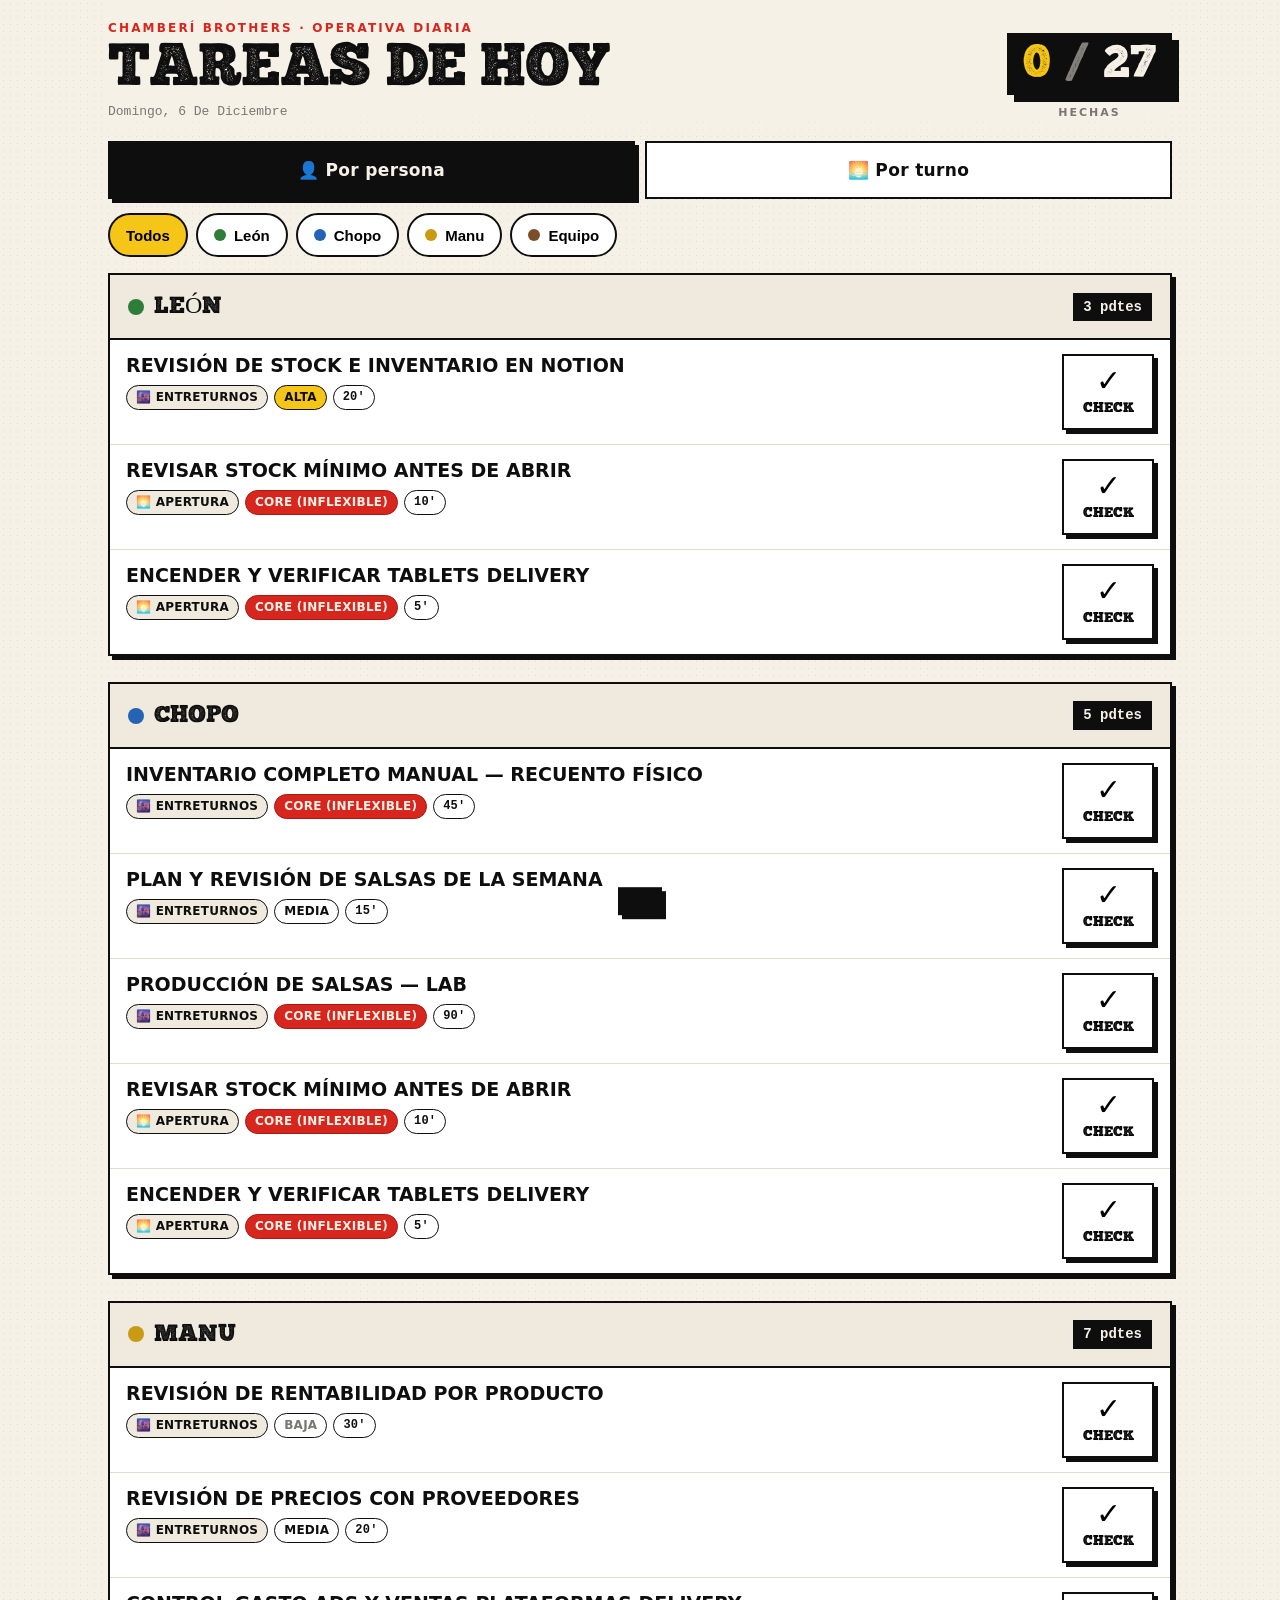
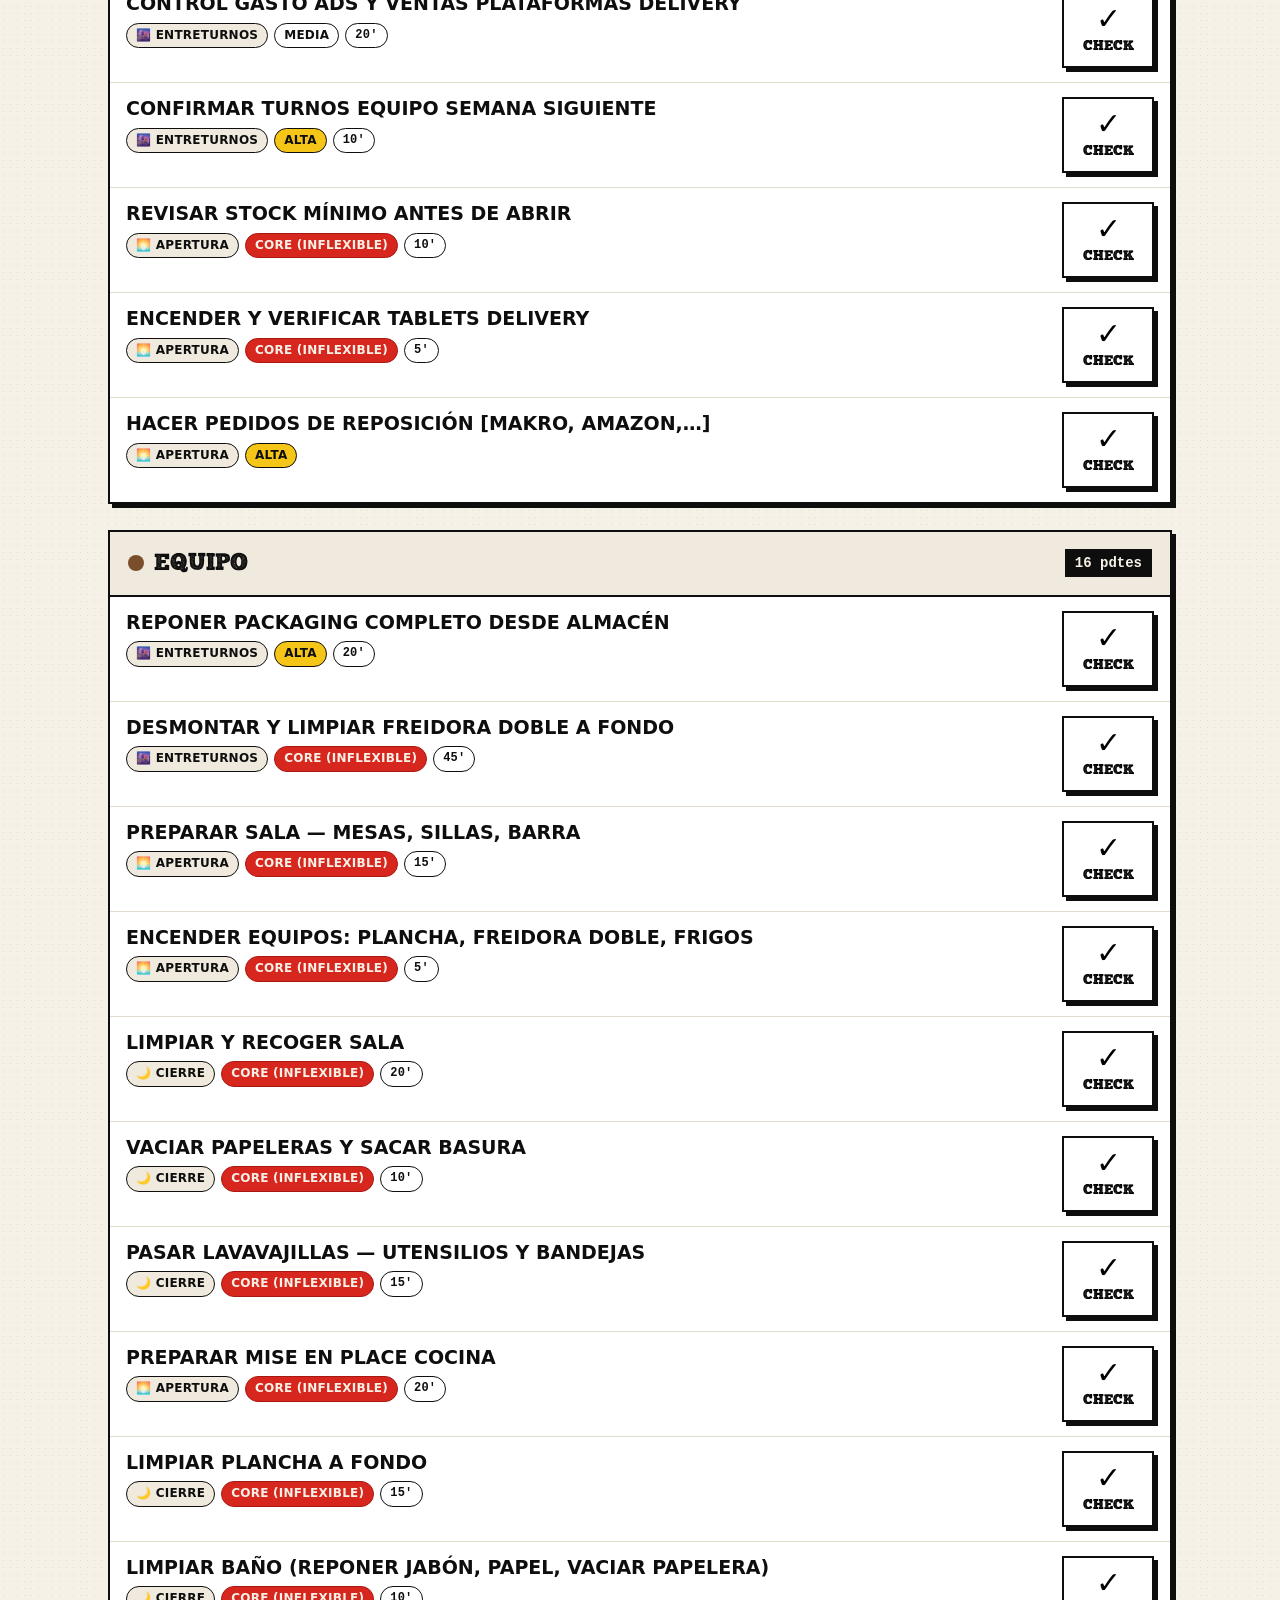
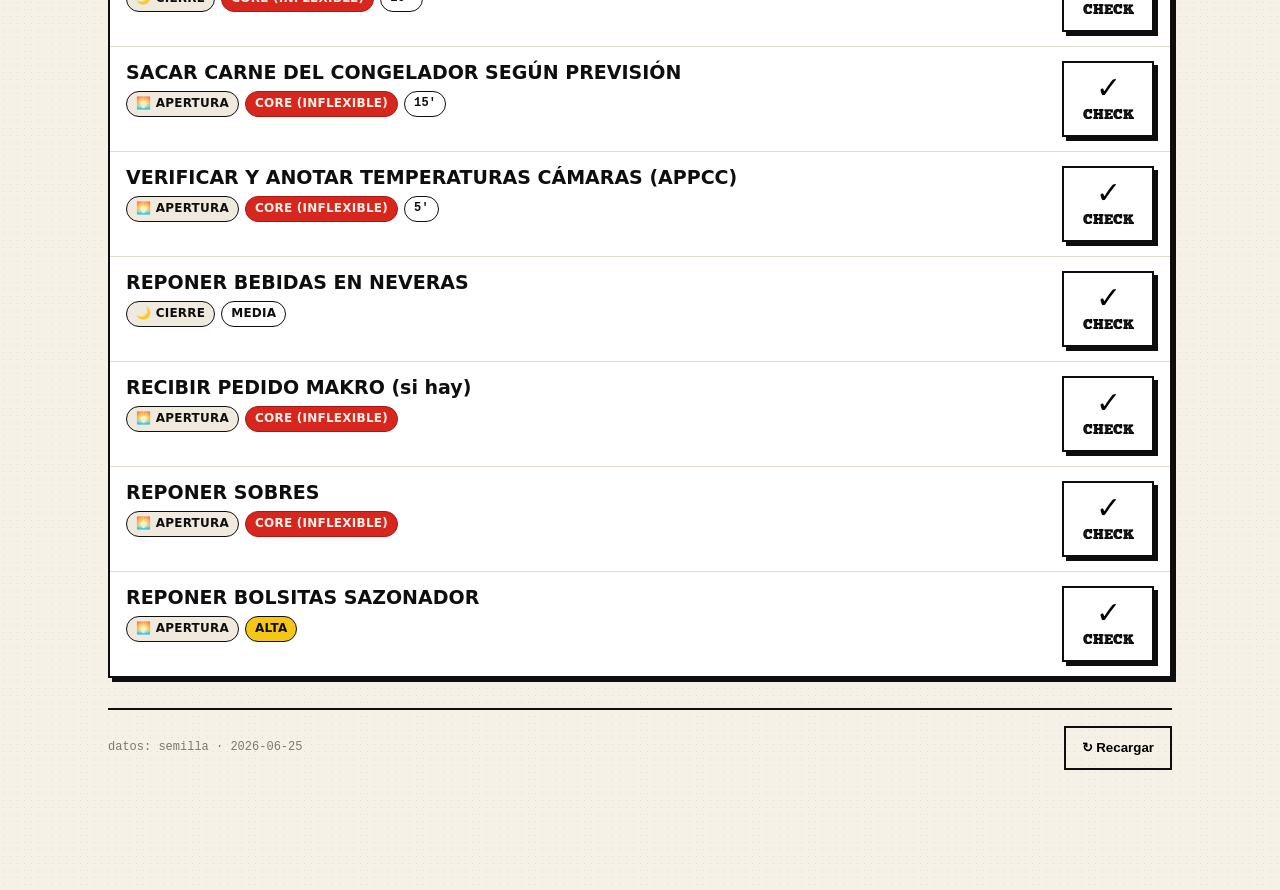
==== index.html @ bf299e06 "v0: frontend HOY (por persona / por turno) con design system Paletos - UI estática táctil para table" ====
<!DOCTYPE html>
<html lang="es">
<head>
  <meta charset="UTF-8" />
  <meta name="viewport" content="width=device-width, initial-scale=1, viewport-fit=cover" />
  <meta name="theme-color" content="#0E0E0E" />
  <title>Tareas de Hoy · Chamberí Brothers</title>
  <link rel="preconnect" href="https://fonts.googleapis.com" />
  <link rel="preconnect" href="https://fonts.gstatic.com" crossorigin />
  <link rel="stylesheet" href="assets/styles.css" />
</head>
<body>
  <div class="app">
    <header class="topbar">
      <div class="topbar__brand">
        <span class="eyebrow">Chamberí Brothers · Operativa diaria</span>
        <h1 class="topbar__title">Tareas de hoy</h1>
        <span class="topbar__date" id="dateLabel">—</span>
      </div>
      <div class="topbar__score">
        <div class="score">
          <span class="score__done" id="scoreDone">0</span>
          <span class="score__sep">/</span>
          <span class="score__total" id="scoreTotal">0</span>
        </div>
        <span class="score__label">hechas</span>
      </div>
    </header>

    <nav class="modebar" role="tablist" aria-label="Vista">
      <button class="modebtn is-active" data-mode="persona" role="tab" aria-selected="true">👤 Por persona</button>
      <button class="modebtn" data-mode="turno" role="tab" aria-selected="false">🌅 Por turno</button>
    </nav>

    <div class="chipbar" id="chipbar"></div>

    <main class="board" id="board" aria-live="polite"></main>

    <div class="emptystate" id="emptyState" hidden>
      <div class="emptystate__mark">✓</div>
      <h2>¡Todo hecho!</h2>
      <p>No quedan tareas pendientes en esta vista. Buen trabajo.</p>
    </div>

    <footer class="footer">
      <span id="sourceLabel" class="footer__src">datos: semilla</span>
      <button class="ghostbtn" id="reloadBtn">↻ Recargar</button>
    </footer>
  </div>

  <div class="toast" id="toast" role="status" aria-live="assertive"></div>

  <script src="assets/app.js"></script>
</body>
</html>
---- assets/styles.css ----
/* =====================================================================
   TAREAS DE HOY — Chamberí Brothers
   Construido sobre el design system de Paletos Club.
   Optimizado para tablet: targets grandes, alto contraste, hard-edged.
   ===================================================================== */

@font-face {
  font-family: "Chunk Five Print";
  src: url("fonts/Chunk Five Print.ttf") format("truetype");
  font-weight: 400; font-style: normal; font-display: swap;
}
@font-face {
  font-family: "Chunk Five";
  src: url("fonts/Chunk.ttf") format("truetype");
  font-weight: 400; font-style: normal; font-display: swap;
}
@import url("https://fonts.googleapis.com/css2?family=Archivo:wght@400;500;600;700;900&family=Space+Mono:wght@400;700&display=swap");

:root {
  --pc-ink: #0E0E0E; --pc-ink-soft: #1A1A1A;
  --pc-paper: #F6F1E7; --pc-paper-pure: #FFFFFF;
  --pc-red: #D7261E; --pc-red-deep: #A81812; --pc-red-bright: #FF2E22;
  --pc-yellow: #F5C518; --pc-yellow-deep: #D9A800;
  --pc-grey-700: #423F3B; --pc-grey-500: #7A7770;
  --pc-grey-300: #C9C3B5; --pc-grey-200: #E2DCCC; --pc-grey-100: #EFEADD;
  --success: #2F7D3A;

  --font-display: "Chunk Five Print", "Roboto Slab", Georgia, serif;
  --font-body: "Archivo", system-ui, -apple-system, "Segoe UI", sans-serif;
  --font-mono: "Space Mono", ui-monospace, Menlo, monospace;

  --shadow-stamp: 4px 4px 0 0 var(--pc-ink);
  --shadow-stamp-lg: 7px 7px 0 0 var(--pc-ink);
  --ease-snap: cubic-bezier(.7, -0.2, .3, 1.4);
  --ease-out: cubic-bezier(.2, .8, .2, 1);

  /* responsable colors */
  --r-leon: #2F7D3A; --r-alex: #C2487E; --r-chopo: #2563B5;
  --r-manu: #C99A12; --r-equipo: #7A4E2B;
}

* { box-sizing: border-box; -webkit-tap-highlight-color: transparent; }
html, body {
  margin: 0; padding: 0;
  background: var(--pc-paper); color: var(--pc-ink);
  font-family: var(--font-body); font-size: 17px; line-height: 1.45;
  -webkit-font-smoothing: antialiased;
  /* subtle paper grain */
  background-image: radial-gradient(var(--pc-grey-200) 0.5px, transparent 0.5px);
  background-size: 7px 7px;
}
body { overscroll-behavior-y: none; }

.app { max-width: 1100px; margin: 0 auto; padding: 0 18px 120px; }

/* ---------------- TOPBAR ---------------- */
.topbar {
  position: sticky; top: 0; z-index: 30;
  display: flex; align-items: flex-end; justify-content: space-between; gap: 16px;
  padding: 20px 0 16px;
  background: linear-gradient(var(--pc-paper) 78%, transparent);
}
.eyebrow {
  display: block; font-weight: 700; font-size: 12px; letter-spacing: 0.18em;
  text-transform: uppercase; color: var(--pc-red); margin-bottom: 4px;
}
.topbar__title {
  font-family: var(--font-display); font-weight: 400; line-height: 0.92;
  font-size: clamp(36px, 7vw, 60px); text-transform: uppercase;
  letter-spacing: -0.01em; margin: 0;
}
.topbar__date {
  display: block; margin-top: 6px; font-family: var(--font-mono);
  font-size: 13px; color: var(--pc-grey-500); text-transform: capitalize;
}
.topbar__score { text-align: center; flex-shrink: 0; }
.score {
  font-family: var(--font-display); font-size: clamp(30px, 6vw, 46px);
  line-height: 1; background: var(--pc-ink); color: var(--pc-paper);
  padding: 8px 16px; box-shadow: var(--shadow-stamp-lg);
}
.score__done { color: var(--pc-yellow); }
.score__sep { opacity: 0.5; margin: 0 2px; }
.score__label {
  display: block; margin-top: 10px; font-size: 11px; font-weight: 700;
  letter-spacing: 0.18em; text-transform: uppercase; color: var(--pc-grey-500);
}

/* ---------------- MODE BAR ---------------- */
.modebar {
  display: flex; gap: 10px; margin: 4px 0 14px; position: sticky; top: 108px; z-index: 25;
}
.modebtn {
  flex: 1; min-height: 58px; font-family: var(--font-body); font-weight: 800;
  font-size: 17px; letter-spacing: 0.02em; cursor: pointer;
  background: var(--pc-paper-pure); color: var(--pc-ink);
  border: 2px solid var(--pc-ink); border-radius: 0;
  transition: transform var(--dur, 120ms) var(--ease-out), box-shadow 120ms var(--ease-out);
}
.modebtn.is-active {
  background: var(--pc-ink); color: var(--pc-paper); box-shadow: var(--shadow-stamp);
}
.modebtn:active { transform: translate(2px, 2px); box-shadow: none; }

/* ---------------- CHIP BAR (person filter) ---------------- */
.chipbar { display: flex; flex-wrap: wrap; gap: 8px; margin-bottom: 16px; }
.chip {
  min-height: 44px; padding: 0 16px; font-weight: 700; font-size: 15px;
  background: var(--pc-paper-pure); border: 2px solid var(--pc-ink); cursor: pointer;
  display: inline-flex; align-items: center; gap: 8px; border-radius: 999px;
}
.chip.is-active { background: var(--pc-yellow); }
.chip__dot { width: 12px; height: 12px; border-radius: 50%; background: var(--pc-grey-500); }
.chip:active { transform: translate(1px, 1px); }

/* ---------------- BOARD / GROUPS ---------------- */
.board { display: flex; flex-direction: column; gap: 26px; }
.group { border: 2px solid var(--pc-ink); background: var(--pc-paper-pure); box-shadow: var(--shadow-stamp); }
.group__head {
  display: flex; align-items: center; justify-content: space-between; gap: 12px;
  padding: 14px 18px; border-bottom: 2px solid var(--pc-ink);
  background: var(--pc-grey-100); position: sticky; top: 176px; z-index: 10;
}
.group__title {
  font-family: var(--font-display); font-size: 24px; text-transform: uppercase;
  letter-spacing: 0; display: flex; align-items: center; gap: 10px;
}
.group__title .group__dot { width: 16px; height: 16px; border-radius: 50%; }
.group__count {
  font-family: var(--font-mono); font-weight: 700; font-size: 14px;
  background: var(--pc-ink); color: var(--pc-paper); padding: 4px 10px;
}
.group__count.is-clear { background: var(--success); }
.group__list { display: flex; flex-direction: column; }

/* ---------------- TASK CARD ---------------- */
.task {
  display: flex; align-items: stretch; gap: 14px; padding: 14px 16px;
  border-bottom: 1px solid var(--pc-grey-200);
  transition: opacity 320ms var(--ease-out), transform 320ms var(--ease-snap), background 120ms;
}
.task:last-child { border-bottom: 0; }
.task__main { flex: 1; min-width: 0; }
.task__name {
  font-weight: 700; font-size: 19px; line-height: 1.2; margin: 0 0 8px;
  word-break: break-word;
}
.task__meta { display: flex; flex-wrap: wrap; gap: 6px; align-items: center; }
.tag {
  font-size: 12px; font-weight: 700; letter-spacing: 0.02em; text-transform: uppercase;
  padding: 3px 9px; border: 1.5px solid var(--pc-ink); border-radius: 999px;
  display: inline-flex; align-items: center; gap: 5px; background: var(--pc-paper);
}
.tag--turno { background: var(--pc-grey-100); }
.tag--mins { background: var(--pc-paper-pure); font-family: var(--font-mono); }
.tag--prio-core { background: var(--pc-red); color: var(--pc-paper); border-color: var(--pc-red-deep); }
.tag--prio-alta { background: var(--pc-yellow); }
.tag--prio-media { background: var(--pc-paper-pure); }
.tag--prio-baja { background: var(--pc-paper-pure); color: var(--pc-grey-500); }

/* CHECK button — the hero touch target */
.checkbtn {
  flex-shrink: 0; width: 92px; min-height: 76px; cursor: pointer;
  border: 2px solid var(--pc-ink); background: var(--pc-paper-pure);
  font-family: var(--font-display); font-size: 14px; text-transform: uppercase;
  display: flex; flex-direction: column; align-items: center; justify-content: center; gap: 2px;
  box-shadow: var(--shadow-stamp); transition: transform 90ms var(--ease-out), box-shadow 90ms, background 120ms;
  border-radius: 0;
}
.checkbtn__icon { font-size: 30px; line-height: 1; }
.checkbtn:hover { background: var(--pc-yellow); }
.checkbtn:active { transform: translate(4px, 4px); box-shadow: none; background: var(--pc-yellow); }

/* states */
.task.is-checking { background: #eafbe9; }
.task.is-checking .checkbtn { background: var(--success); color: var(--pc-paper); border-color: var(--pc-ink); transform: translate(4px,4px); box-shadow: none; }
.task.is-done { opacity: 0; transform: translateX(40px); height: 0; padding: 0 16px; overflow: hidden; border: 0; }

/* ---------------- EMPTY / FOOTER / TOAST ---------------- */
.emptystate { text-align: center; padding: 70px 20px; }
.emptystate__mark {
  width: 96px; height: 96px; margin: 0 auto 18px; border-radius: 50%;
  background: var(--success); color: #fff; font-size: 56px;
  display: flex; align-items: center; justify-content: center; box-shadow: var(--shadow-stamp-lg);
}
.emptystate h2 { font-family: var(--font-display); font-size: 38px; text-transform: uppercase; }

.footer {
  display: flex; align-items: center; justify-content: space-between;
  margin-top: 30px; padding-top: 16px; border-top: 2px solid var(--pc-ink);
}
.footer__src { font-family: var(--font-mono); font-size: 12px; color: var(--pc-grey-500); }
.ghostbtn {
  min-height: 44px; padding: 0 16px; font-weight: 700; cursor: pointer;
  background: transparent; border: 2px solid var(--pc-ink); border-radius: 0;
}
.ghostbtn:active { transform: translate(1px,1px); }

.toast {
  position: fixed; left: 50%; bottom: 24px; transform: translateX(-50%) translateY(140%);
  background: var(--pc-ink); color: var(--pc-paper); font-weight: 700;
  padding: 14px 22px; box-shadow: var(--shadow-stamp); z-index: 100;
  transition: transform 280ms var(--ease-snap); max-width: 90vw; text-align: center;
}
.toast.is-show { transform: translateX(-50%) translateY(0); }
.toast.is-error { background: var(--pc-red); }

.loading { text-align: center; padding: 60px 20px; color: var(--pc-grey-500); font-family: var(--font-mono); }

@media (max-width: 560px) {
  .topbar { flex-direction: row; align-items: flex-start; }
  .checkbtn { width: 78px; min-height: 70px; }
  .task__name { font-size: 17px; }
}
@media (prefers-reduced-motion: reduce) { * { transition: none !important; } }
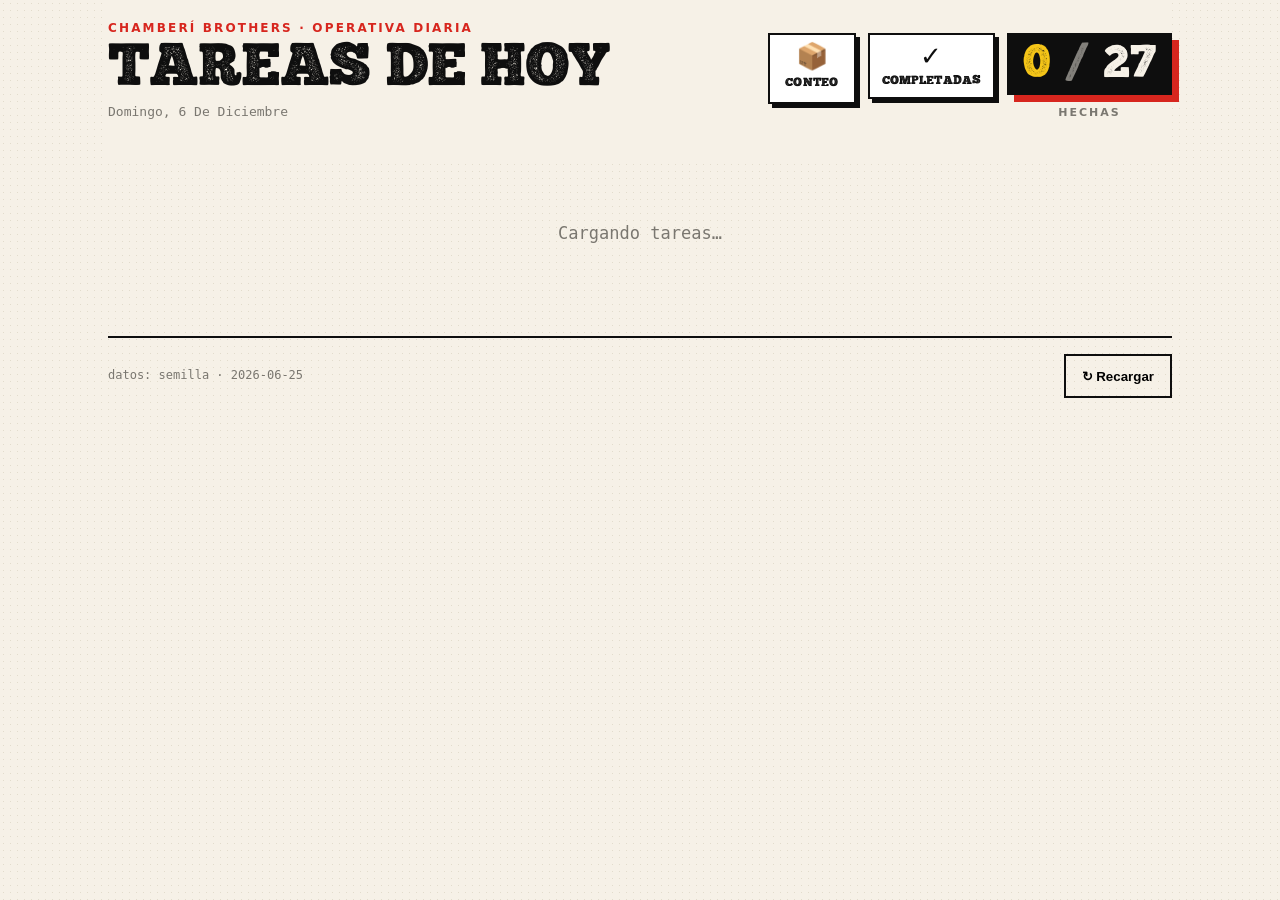
==== commit 9507bdaf: "feat(ui): botón 📦 Conteo en la cabecera de tareas + enlace ← Tareas en el conteo Acceso directo al f" ====
--- a/index.html
+++ b/index.html
@@ -3,36 +3,51 @@
 <head>
   <meta charset="UTF-8" />
   <meta name="viewport" content="width=device-width, initial-scale=1, viewport-fit=cover" />
-  <meta name="theme-color" content="#0E0E0E" />
+  <meta name="theme-color" content="#D7261E" />
   <title>Tareas de Hoy · Chamberí Brothers</title>
+  <link rel="icon" href="favicon.ico" sizes="any" />
+  <link rel="icon" type="image/svg+xml" href="assets/icons/icon.svg" />
+  <link rel="icon" type="image/png" sizes="32x32" href="assets/icons/favicon-32.png" />
+  <link rel="apple-touch-icon" href="assets/icons/apple-touch-icon.png" />
+  <link rel="manifest" href="manifest.webmanifest" />
   <link rel="preconnect" href="https://fonts.googleapis.com" />
   <link rel="preconnect" href="https://fonts.gstatic.com" crossorigin />
   <link rel="stylesheet" href="assets/styles.css" />
 </head>
 <body>
   <div class="app">
+    <div class="stickyhead">
     <header class="topbar">
       <div class="topbar__brand">
         <span class="eyebrow">Chamberí Brothers · Operativa diaria</span>
         <h1 class="topbar__title">Tareas de hoy</h1>
         <span class="topbar__date" id="dateLabel">—</span>
       </div>
-      <div class="topbar__score">
-        <div class="score">
-          <span class="score__done" id="scoreDone">0</span>
-          <span class="score__sep">/</span>
-          <span class="score__total" id="scoreTotal">0</span>
+      <div class="topbar__right">
+        <a class="viewtoggle" href="conteo/" title="Ir al conteo de stock">
+          <span class="viewtoggle__icon">📦</span>
+          <span class="viewtoggle__label">Conteo</span>
+        </a>
+        <button class="viewtoggle" id="viewToggle" type="button" aria-pressed="false" title="Ver tareas completadas hoy">
+          <span class="viewtoggle__icon" id="viewToggleIcon">✓</span>
+          <span class="viewtoggle__label" id="viewToggleLabel">Completadas</span>
+        </button>
+        <div class="topbar__score">
+          <div class="score">
+            <span class="score__done" id="scoreDone">0</span>
+            <span class="score__sep">/</span>
+            <span class="score__total" id="scoreTotal">0</span>
+          </div>
+          <span class="score__label">hechas</span>
         </div>
-        <span class="score__label">hechas</span>
       </div>
     </header>
 
-    <nav class="modebar" role="tablist" aria-label="Vista">
-      <button class="modebtn is-active" data-mode="persona" role="tab" aria-selected="true">👤 Por persona</button>
-      <button class="modebtn" data-mode="turno" role="tab" aria-selected="false">🌅 Por turno</button>
-    </nav>
-
-    <div class="chipbar" id="chipbar"></div>
+    <div class="filters">
+      <div class="filterrow" id="turnoBar" role="group" aria-label="Filtrar por turno"></div>
+      <div class="filterrow" id="personBar" role="group" aria-label="Filtrar por persona"></div>
+    </div>
+    </div>
 
     <main class="board" id="board" aria-live="polite"></main>
 
--- a/assets/styles.css
+++ b/assets/styles.css
@@ -6,15 +6,16 @@
 
 @font-face {
   font-family: "Chunk Five Print";
-  src: url("fonts/Chunk Five Print.ttf") format("truetype");
+  src: url("fonts/Chunk Five Print.ttf?v=2") format("truetype");
   font-weight: 400; font-style: normal; font-display: swap;
 }
 @font-face {
   font-family: "Chunk Five";
-  src: url("fonts/Chunk.ttf") format("truetype");
+  src: url("fonts/Chunk.ttf?v=2") format("truetype");
   font-weight: 400; font-style: normal; font-display: swap;
 }
-@import url("https://fonts.googleapis.com/css2?family=Archivo:wght@400;500;600;700;900&family=Space+Mono:wght@400;700&display=swap");
+/* Alfa Slab One = respaldo con acentos para la display (Chunk no trae á/é/í/ó/ú/ñ/ü) */
+@import url("https://fonts.googleapis.com/css2?family=Alfa+Slab+One&family=Archivo:wght@400;500;600;700;900&family=Space+Mono:wght@400;700&display=swap");
 
 :root {
   --pc-ink: #0E0E0E; --pc-ink-soft: #1A1A1A;
@@ -25,7 +26,9 @@
   --pc-grey-300: #C9C3B5; --pc-grey-200: #E2DCCC; --pc-grey-100: #EFEADD;
   --success: #2F7D3A;
 
-  --font-display: "Chunk Five Print", "Roboto Slab", Georgia, serif;
+  /* Chunk Five Print parcheada con acentos españoles (Á É Í Ó Ú Ñ Ü).
+     Alfa Slab One queda como respaldo por si faltara algún glifo. */
+  --font-display: "Chunk Five Print", "Alfa Slab One", "Roboto Slab", Georgia, serif;
   --font-body: "Archivo", system-ui, -apple-system, "Segoe UI", sans-serif;
   --font-mono: "Space Mono", ui-monospace, Menlo, monospace;
 
@@ -54,11 +57,15 @@
 .app { max-width: 1100px; margin: 0 auto; padding: 0 18px 120px; }
 
 /* ---------------- TOPBAR ---------------- */
+/* Cabecera fija: título + barra de vista como un único bloque opaco.
+   Evita franjas transparentes y solapes al hacer scroll. */
+/* padding-bottom (en vez de margin en .filters) para que --head-h lo incluya: así la
+   cabecera de grupo se ancla DEBAJO de los chips, con una franja opaca que tapa las
+   tarjetas al hacer scroll (sin rendijas ni solapes con las sombras de los chips). */
+.stickyhead { position: sticky; top: 0; z-index: 30; background: var(--pc-paper); padding-bottom: 14px; }
 .topbar {
-  position: sticky; top: 0; z-index: 30;
   display: flex; align-items: flex-end; justify-content: space-between; gap: 16px;
   padding: 20px 0 16px;
-  background: linear-gradient(var(--pc-paper) 78%, transparent);
 }
 .eyebrow {
   display: block; font-weight: 700; font-size: 12px; letter-spacing: 0.18em;
@@ -77,7 +84,7 @@
 .score {
   font-family: var(--font-display); font-size: clamp(30px, 6vw, 46px);
   line-height: 1; background: var(--pc-ink); color: var(--pc-paper);
-  padding: 8px 16px; box-shadow: var(--shadow-stamp-lg);
+  padding: 8px 16px; box-shadow: 7px 7px 0 0 var(--pc-red);
 }
 .score__done { color: var(--pc-yellow); }
 .score__sep { opacity: 0.5; margin: 0 2px; }
@@ -86,40 +93,57 @@
   letter-spacing: 0.18em; text-transform: uppercase; color: var(--pc-grey-500);
 }
 
-/* ---------------- MODE BAR ---------------- */
-.modebar {
-  display: flex; gap: 10px; margin: 4px 0 14px; position: sticky; top: 108px; z-index: 25;
-}
-.modebtn {
-  flex: 1; min-height: 58px; font-family: var(--font-body); font-weight: 800;
-  font-size: 17px; letter-spacing: 0.02em; cursor: pointer;
+/* Botón de vista (Pendientes ⇄ Completadas), a la izquierda del marcador */
+.topbar__right { display: flex; align-items: flex-start; gap: 12px; flex-shrink: 0; }
+.viewtoggle {
+  display: flex; flex-direction: column; align-items: center; justify-content: center; gap: 3px;
+  min-width: 88px; padding: 10px 12px; cursor: pointer;
   background: var(--pc-paper-pure); color: var(--pc-ink);
-  border: 2px solid var(--pc-ink); border-radius: 0;
-  transition: transform var(--dur, 120ms) var(--ease-out), box-shadow 120ms var(--ease-out);
-}
-.modebtn.is-active {
-  background: var(--pc-ink); color: var(--pc-paper); box-shadow: var(--shadow-stamp);
-}
-.modebtn:active { transform: translate(2px, 2px); box-shadow: none; }
-
-/* ---------------- CHIP BAR (person filter) ---------------- */
-.chipbar { display: flex; flex-wrap: wrap; gap: 8px; margin-bottom: 16px; }
+  border: 2px solid var(--pc-ink); border-radius: 0; box-shadow: var(--shadow-stamp);
+  font-family: var(--font-display); text-transform: uppercase;
+  transition: transform 90ms var(--ease-out), box-shadow 90ms var(--ease-out), background 120ms;
+}
+.viewtoggle__icon { font-size: 26px; line-height: 1; }
+.viewtoggle__label { font-size: 12px; letter-spacing: 0.01em; }
+a.viewtoggle { text-decoration: none; color: inherit; }
+.viewtoggle:hover { background: var(--pc-yellow); }
+.viewtoggle:active { transform: translate(3px, 3px); box-shadow: none; }
+.viewtoggle.is-active {
+  background: var(--pc-ink); color: var(--pc-paper);
+  box-shadow: 4px 4px 0 0 var(--pc-red);
+}
+
+/* ---------------- FILTER BARS (turno × persona, apilables) ---------------- */
+.filters { display: flex; flex-direction: column; gap: 8px; margin: 2px 0 0; }
+.filterrow { display: flex; flex-wrap: wrap; gap: 8px; align-items: center; }
+.filterrow__label {
+  font-family: var(--font-mono); font-weight: 700; font-size: 11px;
+  letter-spacing: 0.16em; text-transform: uppercase; color: var(--pc-grey-500);
+  width: 62px; flex-shrink: 0;
+}
 .chip {
-  min-height: 44px; padding: 0 16px; font-weight: 700; font-size: 15px;
+  min-height: 46px; padding: 0 16px; font-weight: 700; font-size: 15px;
   background: var(--pc-paper-pure); border: 2px solid var(--pc-ink); cursor: pointer;
   display: inline-flex; align-items: center; gap: 8px; border-radius: 999px;
-}
-.chip.is-active { background: var(--pc-yellow); }
+  transition: transform 90ms var(--ease-out), box-shadow 90ms var(--ease-out), background 120ms;
+}
+.chip.is-active {
+  background: var(--pc-yellow);
+  box-shadow: 3px 3px 0 0 var(--pc-ink);
+}
 .chip__dot { width: 12px; height: 12px; border-radius: 50%; background: var(--pc-grey-500); }
-.chip:active { transform: translate(1px, 1px); }
+.chip:active { transform: translate(1px, 1px); box-shadow: none; }
 
 /* ---------------- BOARD / GROUPS ---------------- */
 .board { display: flex; flex-direction: column; gap: 26px; }
-.group { border: 2px solid var(--pc-ink); background: var(--pc-paper-pure); box-shadow: var(--shadow-stamp); }
+/* El borde superior vive en .group__head (no en .group) para que la línea de arriba
+   se quede nítida cuando la cabecera del grupo se ancla al hacer scroll. Se ancla 1px
+   bajo la cabecera fija para que no asome una rendija del contenido por encima. */
+.group { border: 2px solid var(--pc-ink); border-top: 0; background: var(--pc-paper-pure); box-shadow: var(--shadow-stamp); }
 .group__head {
   display: flex; align-items: center; justify-content: space-between; gap: 12px;
-  padding: 14px 18px; border-bottom: 2px solid var(--pc-ink);
-  background: var(--pc-grey-100); position: sticky; top: 176px; z-index: 10;
+  padding: 14px 18px; border-top: 2px solid var(--pc-ink); border-bottom: 2px solid var(--pc-ink);
+  background: var(--pc-grey-100); position: sticky; top: var(--head-h, 188px); z-index: 10;
 }
 .group__title {
   font-family: var(--font-display); font-size: 24px; text-transform: uppercase;
@@ -176,6 +200,18 @@
 .task.is-checking .checkbtn { background: var(--success); color: var(--pc-paper); border-color: var(--pc-ink); transform: translate(4px,4px); box-shadow: none; }
 .task.is-done { opacity: 0; transform: translateX(40px); height: 0; padding: 0 16px; overflow: hidden; border: 0; }
 
+/* COMPLETADAS — tarjeta de solo lectura, con sello verde en vez de botón Check */
+.task--done { background: rgba(47, 125, 58, 0.05); }
+.task--done .task__name { color: var(--pc-grey-700); }
+.donebadge {
+  flex-shrink: 0; width: 92px; min-height: 76px;
+  border: 2px solid var(--success); background: #eafbe9; color: var(--success);
+  font-family: var(--font-display); font-size: 14px; text-transform: uppercase;
+  display: flex; flex-direction: column; align-items: center; justify-content: center; gap: 2px;
+  border-radius: 0;
+}
+.donebadge__icon { font-size: 30px; line-height: 1; }
+
 /* ---------------- EMPTY / FOOTER / TOAST ---------------- */
 .emptystate { text-align: center; padding: 70px 20px; }
 .emptystate__mark {
@@ -200,16 +236,20 @@
   position: fixed; left: 50%; bottom: 24px; transform: translateX(-50%) translateY(140%);
   background: var(--pc-ink); color: var(--pc-paper); font-weight: 700;
   padding: 14px 22px; box-shadow: var(--shadow-stamp); z-index: 100;
-  transition: transform 280ms var(--ease-snap); max-width: 90vw; text-align: center;
-}
-.toast.is-show { transform: translateX(-50%) translateY(0); }
+  transition: transform 280ms var(--ease-snap), opacity 200ms; max-width: 90vw; text-align: center;
+  opacity: 0; visibility: hidden; pointer-events: none;
+}
+.toast.is-show { transform: translateX(-50%) translateY(0); opacity: 1; visibility: visible; pointer-events: auto; }
 .toast.is-error { background: var(--pc-red); }
 
 .loading { text-align: center; padding: 60px 20px; color: var(--pc-grey-500); font-family: var(--font-mono); }
 
 @media (max-width: 560px) {
   .topbar { flex-direction: row; align-items: flex-start; }
-  .checkbtn { width: 78px; min-height: 70px; }
+  .checkbtn, .donebadge { width: 78px; min-height: 70px; }
   .task__name { font-size: 17px; }
+  .viewtoggle { min-width: 72px; padding: 8px 8px; }
+  .viewtoggle__icon { font-size: 22px; }
+  .viewtoggle__label { font-size: 11px; }
 }
 @media (prefers-reduced-motion: reduce) { * { transition: none !important; } }
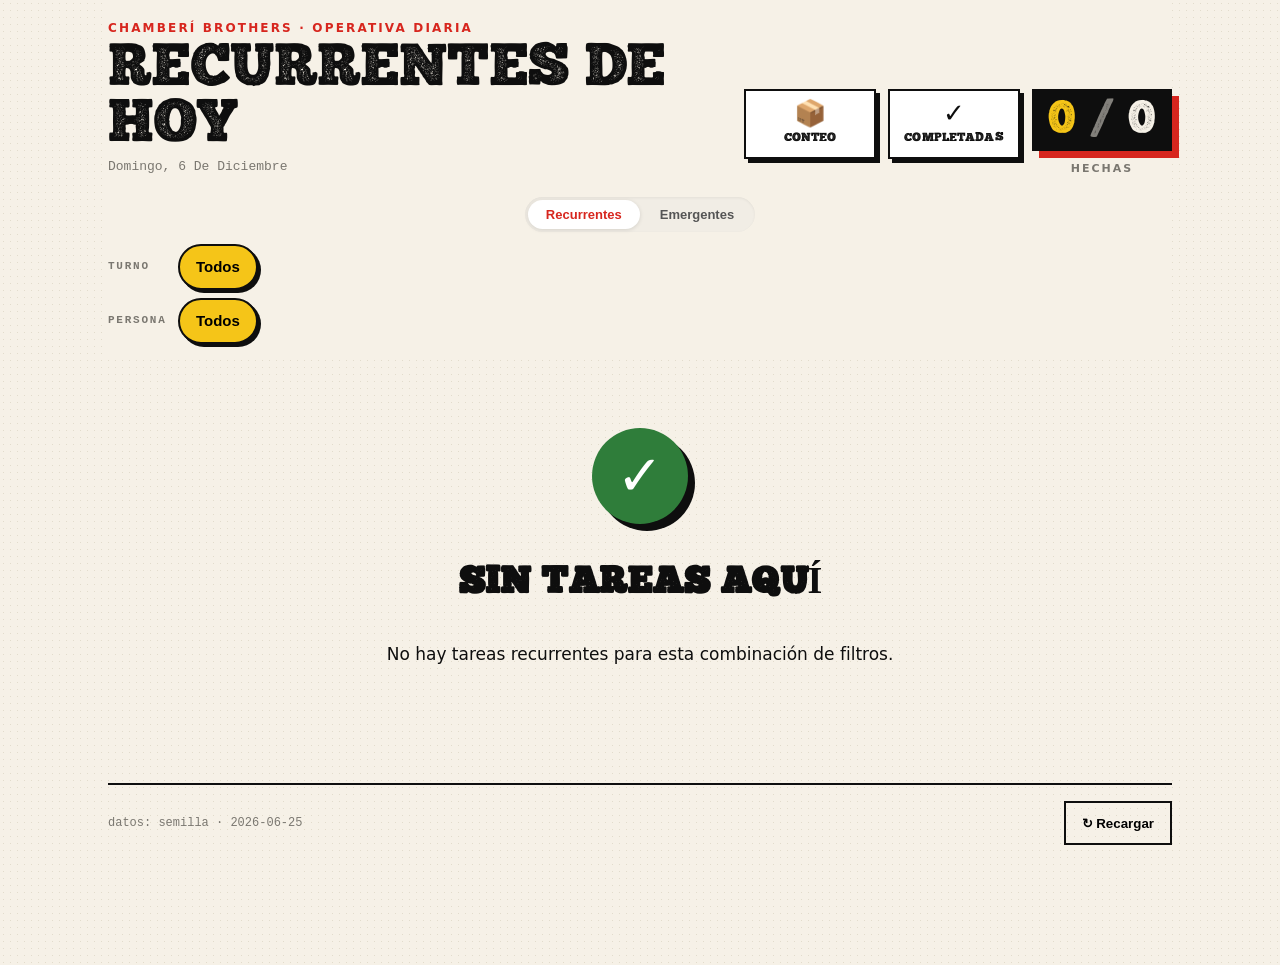
==== commit e8fe7c3a: "fix(conteo): título de grupo con fondo blanco puro (inline style)" ====
--- a/index.html
+++ b/index.html
@@ -43,6 +43,14 @@
       </div>
     </header>
 
+    <!-- Selector de tipo de tarea (slide / segmented control) -->
+    <div class="source-selector">
+      <div class="source-tabs" role="tablist" aria-label="Seleccionar tipo de tareas">
+        <button class="source-tab active" data-source="recurrent" role="tab" aria-selected="true">Recurrentes</button>
+        <button class="source-tab" data-source="emergent" role="tab" aria-selected="false">Emergentes</button>
+      </div>
+    </div>
+
     <div class="filters">
       <div class="filterrow" id="turnoBar" role="group" aria-label="Filtrar por turno"></div>
       <div class="filterrow" id="personBar" role="group" aria-label="Filtrar por persona"></div>
--- a/assets/styles.css
+++ b/assets/styles.css
@@ -97,7 +97,7 @@
 .topbar__right { display: flex; align-items: flex-start; gap: 12px; flex-shrink: 0; }
 .viewtoggle {
   display: flex; flex-direction: column; align-items: center; justify-content: center; gap: 3px;
-  min-width: 88px; padding: 10px 12px; cursor: pointer;
+  width: 132px; min-height: 70px; line-height: 1.2; padding: 10px 12px; cursor: pointer;
   background: var(--pc-paper-pure); color: var(--pc-ink);
   border: 2px solid var(--pc-ink); border-radius: 0; box-shadow: var(--shadow-stamp);
   font-family: var(--font-display); text-transform: uppercase;
@@ -143,7 +143,7 @@
 .group__head {
   display: flex; align-items: center; justify-content: space-between; gap: 12px;
   padding: 14px 18px; border-top: 2px solid var(--pc-ink); border-bottom: 2px solid var(--pc-ink);
-  background: var(--pc-grey-100); position: sticky; top: var(--head-h, 188px); z-index: 10;
+  background: #fff; position: sticky; top: var(--head-h, 188px); z-index: 10;
 }
 .group__title {
   font-family: var(--font-display); font-size: 24px; text-transform: uppercase;
@@ -181,6 +181,13 @@
 .tag--prio-alta { background: var(--pc-yellow); }
 .tag--prio-media { background: var(--pc-paper-pure); }
 .tag--prio-baja { background: var(--pc-paper-pure); color: var(--pc-grey-500); }
+
+.tag--emergent {
+  background: #fef3c7;
+  border-color: #f59e0b;
+  color: #92400e;
+  font-weight: 600;
+}
 
 /* CHECK button — the hero touch target */
 .checkbtn {
@@ -248,8 +255,48 @@
   .topbar { flex-direction: row; align-items: flex-start; }
   .checkbtn, .donebadge { width: 78px; min-height: 70px; }
   .task__name { font-size: 17px; }
-  .viewtoggle { min-width: 72px; padding: 8px 8px; }
+  .viewtoggle { width: 108px; min-height: 62px; padding: 8px 8px; }
   .viewtoggle__icon { font-size: 22px; }
   .viewtoggle__label { font-size: 11px; }
 }
 @media (prefers-reduced-motion: reduce) { * { transition: none !important; } }
+
+/* === Source selector (Recurrentes / Emergentes) - slide segmented control === */
+.source-selector {
+  display: flex;
+  justify-content: center;
+  padding: 4px 16px 10px;
+}
+
+.source-tabs {
+  display: inline-flex;
+  background: #f1ede5;
+  border-radius: 999px;
+  padding: 3px;
+  box-shadow: inset 0 1px 3px rgba(0, 0, 0, 0.06);
+  gap: 2px;
+}
+
+.source-tab {
+  padding: 7px 18px;
+  font-size: 13px;
+  font-weight: 700;
+  border: none;
+  background: transparent;
+  border-radius: 999px;
+  cursor: pointer;
+  color: #555;
+  transition: all 0.18s cubic-bezier(0.2, 0.8, 0.2, 1);
+  min-width: 110px;
+}
+
+.source-tab.active {
+  background: white;
+  color: #D7261E;
+  box-shadow: 0 1px 4px rgba(0, 0, 0, 0.12);
+  font-weight: 800;
+}
+
+.source-tab:not(.active):hover {
+  background: rgba(255,255,255,0.6);
+}
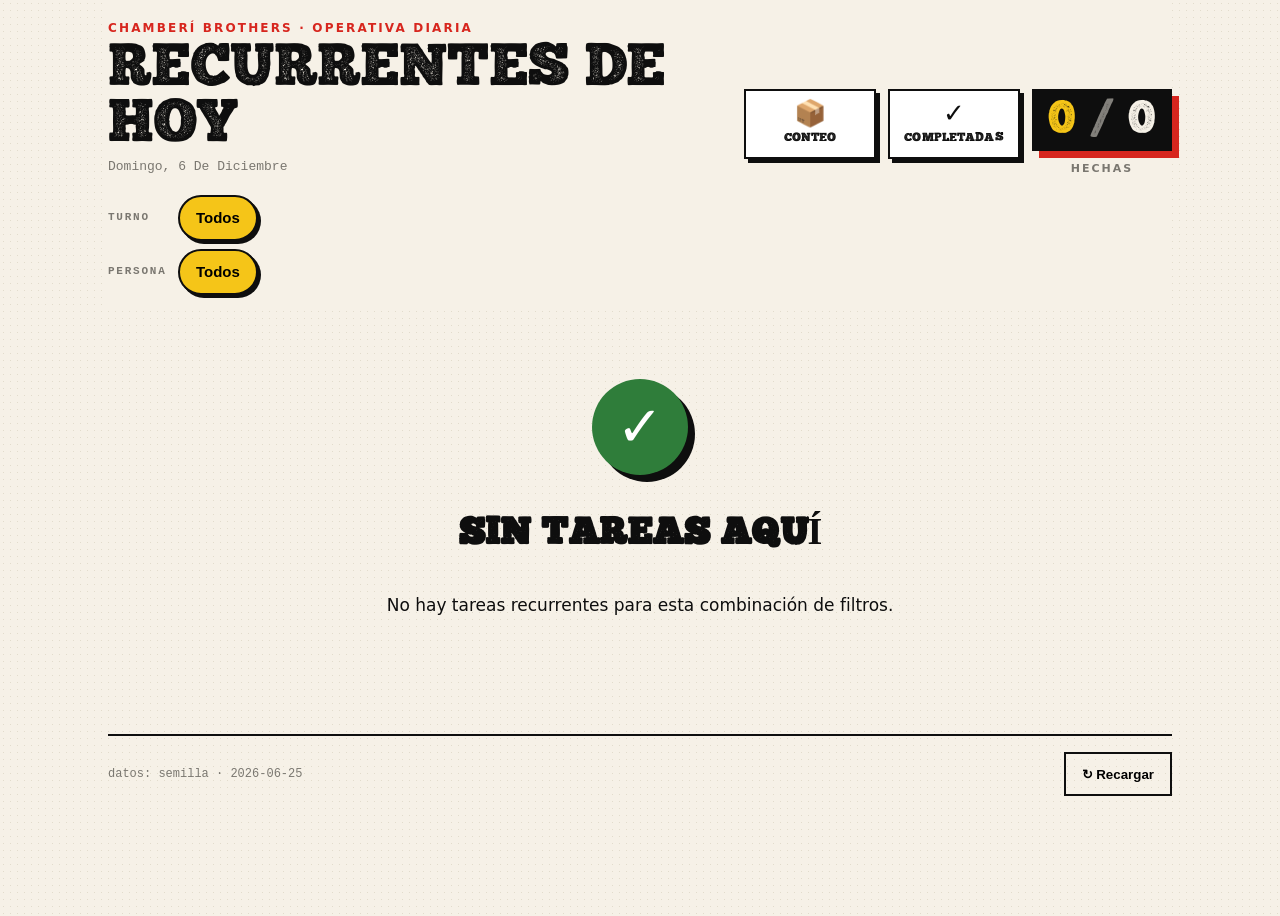
==== commit 547ec067: "fix(ui): restaurar botón 📦 Conteo en cabecera de tareas" ====
--- a/index.html
+++ b/index.html
@@ -3,13 +3,8 @@
 <head>
   <meta charset="UTF-8" />
   <meta name="viewport" content="width=device-width, initial-scale=1, viewport-fit=cover" />
-  <meta name="theme-color" content="#D7261E" />
+  <meta name="theme-color" content="#0E0E0E" />
   <title>Tareas de Hoy · Chamberí Brothers</title>
-  <link rel="icon" href="favicon.ico" sizes="any" />
-  <link rel="icon" type="image/svg+xml" href="assets/icons/icon.svg" />
-  <link rel="icon" type="image/png" sizes="32x32" href="assets/icons/favicon-32.png" />
-  <link rel="apple-touch-icon" href="assets/icons/apple-touch-icon.png" />
-  <link rel="manifest" href="manifest.webmanifest" />
   <link rel="preconnect" href="https://fonts.googleapis.com" />
   <link rel="preconnect" href="https://fonts.gstatic.com" crossorigin />
   <link rel="stylesheet" href="assets/styles.css" />
@@ -43,14 +38,6 @@
       </div>
     </header>
 
-    <!-- Selector de tipo de tarea (slide / segmented control) -->
-    <div class="source-selector">
-      <div class="source-tabs" role="tablist" aria-label="Seleccionar tipo de tareas">
-        <button class="source-tab active" data-source="recurrent" role="tab" aria-selected="true">Recurrentes</button>
-        <button class="source-tab" data-source="emergent" role="tab" aria-selected="false">Emergentes</button>
-      </div>
-    </div>
-
     <div class="filters">
       <div class="filterrow" id="turnoBar" role="group" aria-label="Filtrar por turno"></div>
       <div class="filterrow" id="personBar" role="group" aria-label="Filtrar por persona"></div>
--- a/assets/styles.css
+++ b/assets/styles.css
@@ -106,6 +106,7 @@
 .viewtoggle__icon { font-size: 26px; line-height: 1; }
 .viewtoggle__label { font-size: 12px; letter-spacing: 0.01em; }
 a.viewtoggle { text-decoration: none; color: inherit; }
+a.viewtoggle { text-decoration: none; color: inherit; }
 .viewtoggle:hover { background: var(--pc-yellow); }
 .viewtoggle:active { transform: translate(3px, 3px); box-shadow: none; }
 .viewtoggle.is-active {
@@ -260,43 +261,3 @@
   .viewtoggle__label { font-size: 11px; }
 }
 @media (prefers-reduced-motion: reduce) { * { transition: none !important; } }
-
-/* === Source selector (Recurrentes / Emergentes) - slide segmented control === */
-.source-selector {
-  display: flex;
-  justify-content: center;
-  padding: 4px 16px 10px;
-}
-
-.source-tabs {
-  display: inline-flex;
-  background: #f1ede5;
-  border-radius: 999px;
-  padding: 3px;
-  box-shadow: inset 0 1px 3px rgba(0, 0, 0, 0.06);
-  gap: 2px;
-}
-
-.source-tab {
-  padding: 7px 18px;
-  font-size: 13px;
-  font-weight: 700;
-  border: none;
-  background: transparent;
-  border-radius: 999px;
-  cursor: pointer;
-  color: #555;
-  transition: all 0.18s cubic-bezier(0.2, 0.8, 0.2, 1);
-  min-width: 110px;
-}
-
-.source-tab.active {
-  background: white;
-  color: #D7261E;
-  box-shadow: 0 1px 4px rgba(0, 0, 0, 0.12);
-  font-weight: 800;
-}
-
-.source-tab:not(.active):hover {
-  background: rgba(255,255,255,0.6);
-}
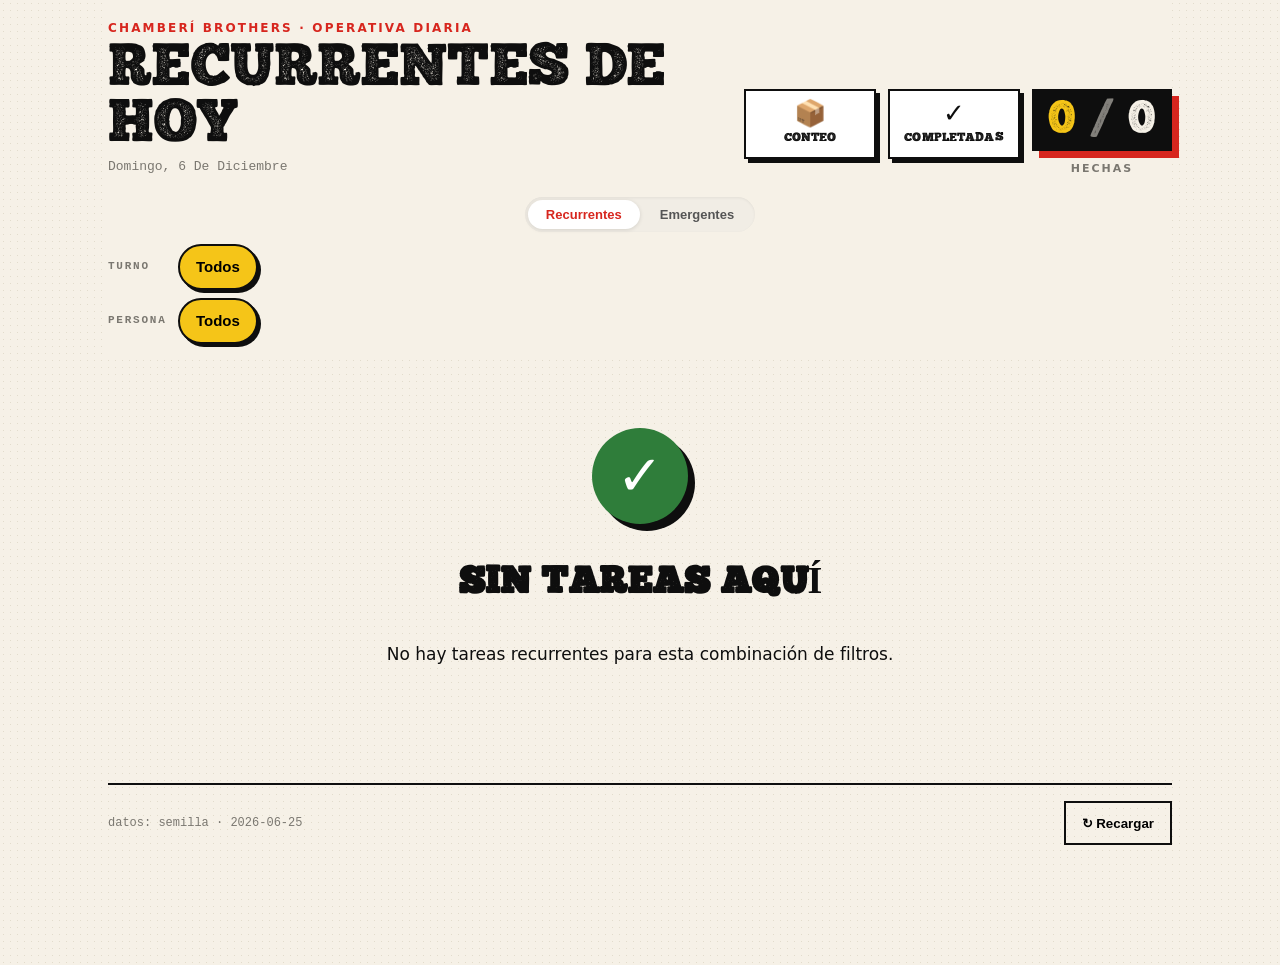
==== commit 3e95104e: "Merge develop: integrar cambios de Grok + features propias" ====
--- a/index.html
+++ b/index.html
@@ -3,8 +3,13 @@
 <head>
   <meta charset="UTF-8" />
   <meta name="viewport" content="width=device-width, initial-scale=1, viewport-fit=cover" />
-  <meta name="theme-color" content="#0E0E0E" />
+  <meta name="theme-color" content="#D7261E" />
   <title>Tareas de Hoy · Chamberí Brothers</title>
+  <link rel="icon" href="favicon.ico" sizes="any" />
+  <link rel="icon" type="image/svg+xml" href="assets/icons/icon.svg" />
+  <link rel="icon" type="image/png" sizes="32x32" href="assets/icons/favicon-32.png" />
+  <link rel="apple-touch-icon" href="assets/icons/apple-touch-icon.png" />
+  <link rel="manifest" href="manifest.webmanifest" />
   <link rel="preconnect" href="https://fonts.googleapis.com" />
   <link rel="preconnect" href="https://fonts.gstatic.com" crossorigin />
   <link rel="stylesheet" href="assets/styles.css" />
@@ -38,6 +43,14 @@
       </div>
     </header>
 
+    <!-- Selector de tipo de tarea (slide / segmented control) -->
+    <div class="source-selector">
+      <div class="source-tabs" role="tablist" aria-label="Seleccionar tipo de tareas">
+        <button class="source-tab active" data-source="recurrent" role="tab" aria-selected="true">Recurrentes</button>
+        <button class="source-tab" data-source="emergent" role="tab" aria-selected="false">Emergentes</button>
+      </div>
+    </div>
+
     <div class="filters">
       <div class="filterrow" id="turnoBar" role="group" aria-label="Filtrar por turno"></div>
       <div class="filterrow" id="personBar" role="group" aria-label="Filtrar por persona"></div>
--- a/assets/styles.css
+++ b/assets/styles.css
@@ -261,3 +261,43 @@
   .viewtoggle__label { font-size: 11px; }
 }
 @media (prefers-reduced-motion: reduce) { * { transition: none !important; } }
+
+/* === Source selector (Recurrentes / Emergentes) - slide segmented control === */
+.source-selector {
+  display: flex;
+  justify-content: center;
+  padding: 4px 16px 10px;
+}
+
+.source-tabs {
+  display: inline-flex;
+  background: #f1ede5;
+  border-radius: 999px;
+  padding: 3px;
+  box-shadow: inset 0 1px 3px rgba(0, 0, 0, 0.06);
+  gap: 2px;
+}
+
+.source-tab {
+  padding: 7px 18px;
+  font-size: 13px;
+  font-weight: 700;
+  border: none;
+  background: transparent;
+  border-radius: 999px;
+  cursor: pointer;
+  color: #555;
+  transition: all 0.18s cubic-bezier(0.2, 0.8, 0.2, 1);
+  min-width: 110px;
+}
+
+.source-tab.active {
+  background: white;
+  color: #D7261E;
+  box-shadow: 0 1px 4px rgba(0, 0, 0, 0.12);
+  font-weight: 800;
+}
+
+.source-tab:not(.active):hover {
+  background: rgba(255,255,255,0.6);
+}
